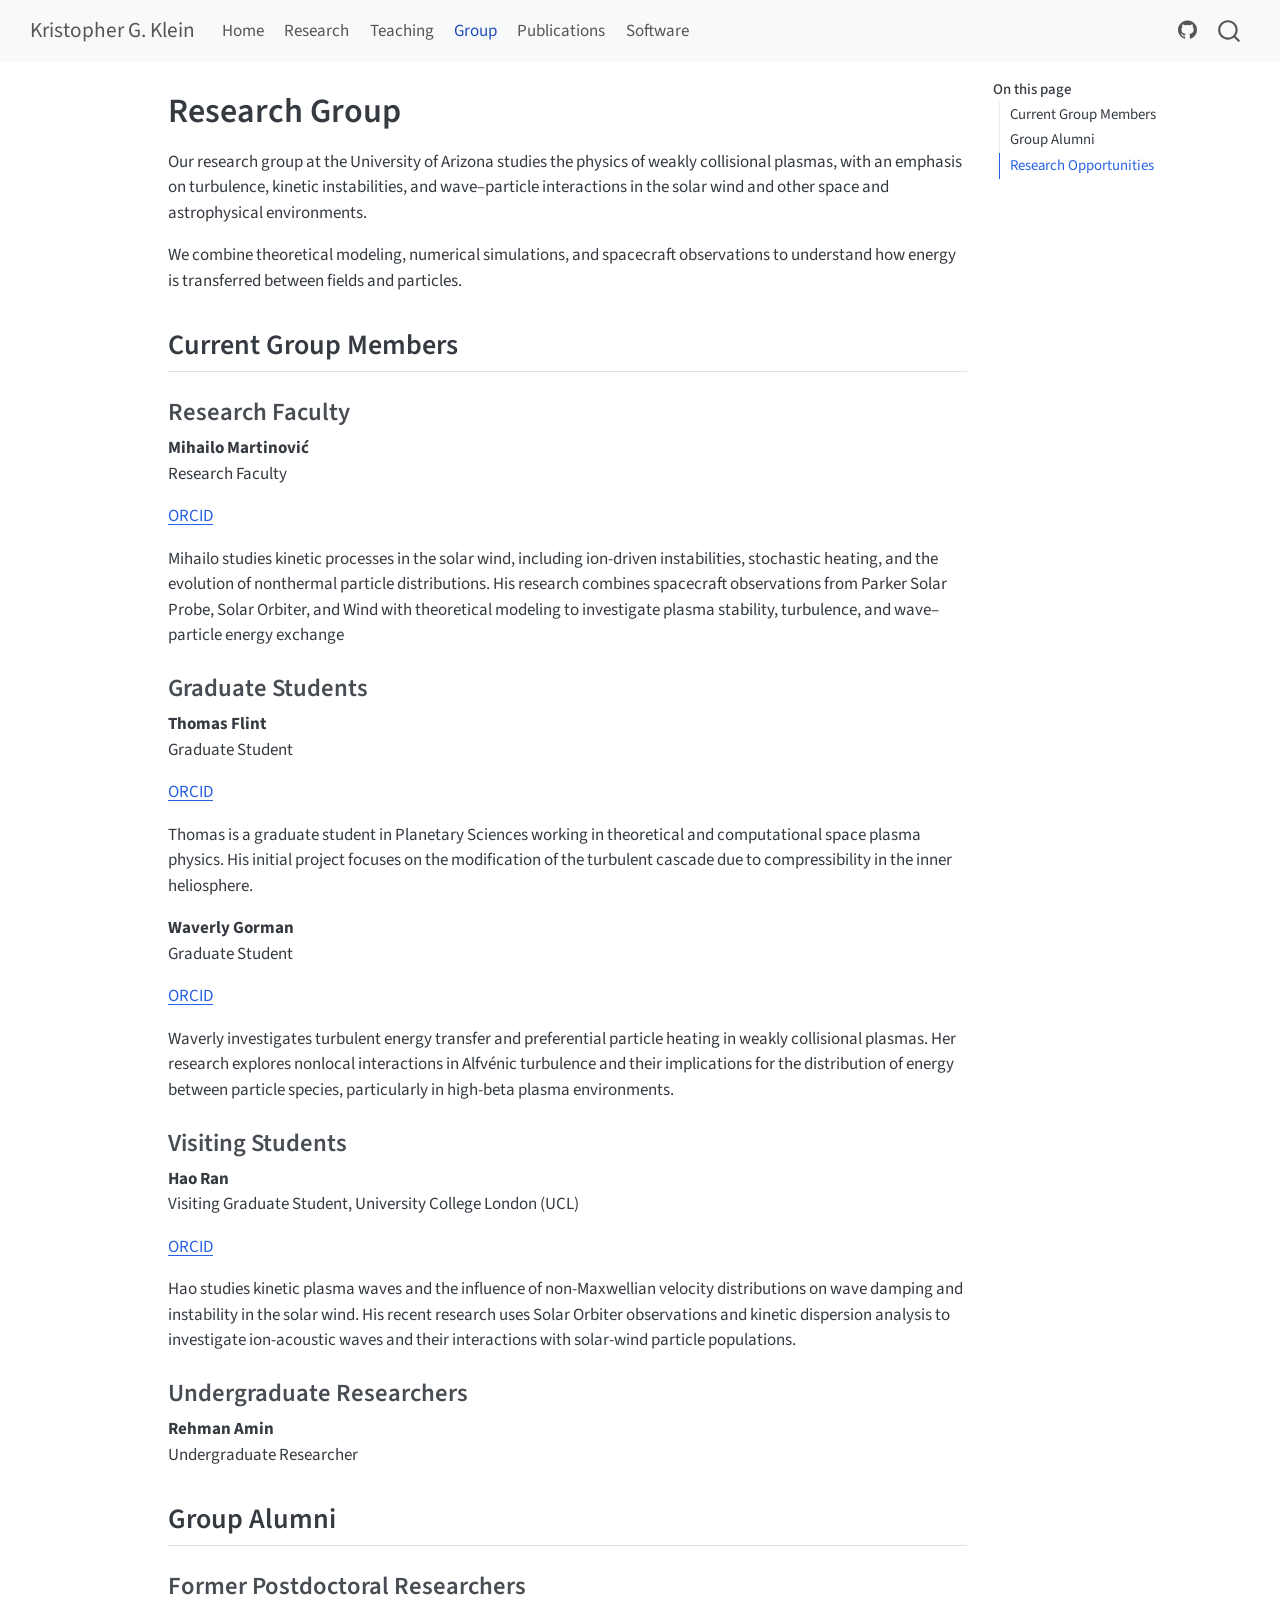
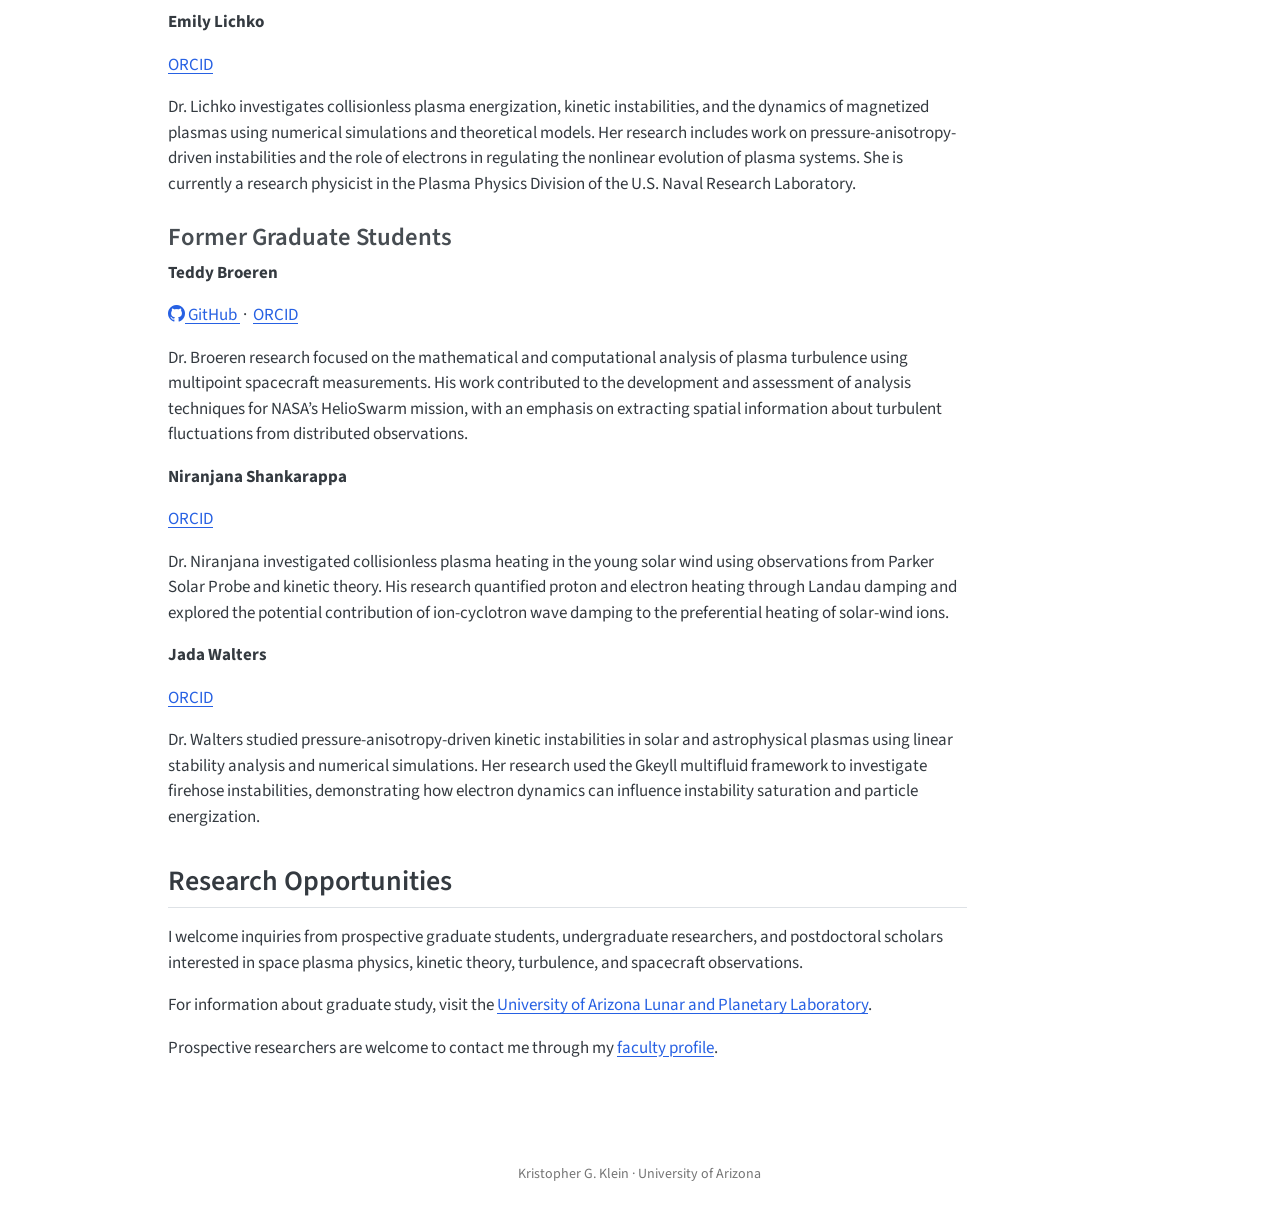
==== group.html @ 43fd9df9 "Built site for gh-pages" ====
<!DOCTYPE html>
<html xmlns="http://www.w3.org/1999/xhtml" lang="en" xml:lang="en"><head>

<meta charset="utf-8">
<meta name="generator" content="quarto-1.10.19">

<meta name="viewport" content="width=device-width, initial-scale=1.0, user-scalable=yes">


<title>Research Group – Kristopher G. Klein</title>
<style>
/* Default styles provided by pandoc.
** See https://pandoc.org/MANUAL.html#variables-for-html for config info.
*/
span.smallcaps{font-variant: small-caps;}
div.columns{display: flex; gap: 1.5em;}
div.column{flex: auto;}
@media screen {
div.columns{gap: min(4vw, 1.5em);}
div.column{overflow-x: auto;}
}
div.hanging-indent{margin-left: 1.5em; text-indent: -1.5em;}
ul.task-list{list-style: none;}
ul.task-list li input[type="checkbox"] {
  width: 0.8em;
  margin: 0 0.8em 0.2em -1em; /* quarto-specific, see https://github.com/quarto-dev/quarto-cli/issues/4556 */ 
  vertical-align: middle;
}
</style>


<script src="site_libs/quarto-nav/quarto-nav.js"></script>
<script src="site_libs/quarto-nav/headroom.min.js"></script>
<script src="site_libs/clipboard/clipboard.min.js"></script>
<script src="site_libs/quarto-search/autocomplete.umd.js"></script>
<script src="site_libs/quarto-search/fuse.min.js"></script>
<script src="site_libs/quarto-search/quarto-search.js"></script>
<meta name="quarto:offset" content="./">
<script src="site_libs/quarto-html/quarto.js" type="module"></script>
<script src="site_libs/quarto-html/tabsets/tabsets.js" type="module"></script>
<script src="site_libs/quarto-html/popper.min.js"></script>
<script src="site_libs/quarto-html/tippy.umd.min.js"></script>
<script src="site_libs/quarto-html/anchor.min.js"></script>
<link href="site_libs/quarto-html/tippy.css" rel="stylesheet">
<link href="site_libs/quarto-html/quarto-syntax-highlighting-bf27225e3a48a9273f3daa8f8e829971.css" rel="stylesheet" id="quarto-text-highlighting-styles">
<script src="site_libs/bootstrap/bootstrap.min.js"></script>
<link href="site_libs/bootstrap/bootstrap-icons.css" rel="stylesheet">
<link href="site_libs/bootstrap/bootstrap-434cf7ed8928488fee7a3d447ded544e.min.css" rel="stylesheet" append-hash="true" id="quarto-bootstrap" data-mode="light">
<script id="quarto-search-options" type="application/json">{
  "location": "navbar",
  "copy-button": false,
  "collapse-after": 3,
  "panel-placement": "end",
  "type": "overlay",
  "limit": 50,
  "keyboard-shortcut": [
    "f",
    "/",
    "s"
  ],
  "show-item-context": false,
  "language": {
    "search-no-results-text": "No results",
    "search-matching-documents-text": "matching documents",
    "search-copy-link-title": "Copy link to search",
    "search-hide-matches-text": "Hide additional matches",
    "search-more-match-text": "more match in this document",
    "search-more-matches-text": "more matches in this document",
    "search-clear-button-title": "Clear",
    "search-text-placeholder": "",
    "search-detached-cancel-button-title": "Cancel",
    "search-submit-button-title": "Submit",
    "search-label": "Search"
  }
}</script>
<link rel="stylesheet" href="https://cdn.jsdelivr.net/npm/bootstrap-icons@1.13.1/font/bootstrap-icons.min.css">


</head>

<body class="nav-fixed quarto-light">

<div id="quarto-search-results"></div>
  <header id="quarto-header" class="headroom fixed-top">
    <nav class="navbar navbar-expand-lg " data-bs-theme="dark">
      <div class="navbar-container container-fluid">
      <div class="navbar-brand-container mx-auto">
    <a class="navbar-brand" href="./index.html">
    <span class="navbar-title">Kristopher G. Klein</span>
    </a>
  </div>
            <div id="quarto-search" class="" title="Search"></div>
          <button class="navbar-toggler" type="button" data-bs-toggle="collapse" data-bs-target="#navbarCollapse" aria-controls="navbarCollapse" role="menu" aria-expanded="false" aria-label="Toggle navigation" onclick="if (window.quartoToggleHeadroom) { window.quartoToggleHeadroom(); }">
  <span class="navbar-toggler-icon"></span>
</button>
          <div class="collapse navbar-collapse" id="navbarCollapse">
            <ul class="navbar-nav navbar-nav-scroll me-auto">
  <li class="nav-item">
    <a class="nav-link" href="./index.html"> 
<span class="menu-text">Home</span></a>
  </li>  
  <li class="nav-item">
    <a class="nav-link" href="./research.html"> 
<span class="menu-text">Research</span></a>
  </li>  
  <li class="nav-item">
    <a class="nav-link" href="./teaching.html"> 
<span class="menu-text">Teaching</span></a>
  </li>  
  <li class="nav-item">
    <a class="nav-link active" href="./group.html" aria-current="page"> 
<span class="menu-text">Group</span></a>
  </li>  
  <li class="nav-item">
    <a class="nav-link" href="./publications.html"> 
<span class="menu-text">Publications</span></a>
  </li>  
  <li class="nav-item">
    <a class="nav-link" href="./software.html"> 
<span class="menu-text">Software</span></a>
  </li>  
</ul>
            <ul class="navbar-nav navbar-nav-scroll ms-auto">
  <li class="nav-item compact">
    <a class="nav-link" href="https://github.com/kgklein"> <i class="bi bi-github" role="img" aria-label="GitHub">
</i> 
<span class="menu-text"></span></a>
  </li>  
</ul>
          </div> <!-- /navcollapse -->
            <div class="quarto-navbar-tools">
</div>
      </div> <!-- /container-fluid -->
    </nav>
</header>
<!-- content -->
<div id="quarto-content" class="quarto-container page-columns page-rows-contents page-layout-article page-navbar">
<!-- sidebar -->
<!-- margin-sidebar -->
    <div id="quarto-margin-sidebar" class="sidebar margin-sidebar">
        <nav id="TOC" role="doc-toc" class="toc-active">
    <h2 id="toc-title">On this page</h2>
   
  <ul>
  <li><a href="#current-group-members" id="toc-current-group-members" class="nav-link active" data-scroll-target="#current-group-members">Current Group Members</a>
  <ul class="collapse">
  <li><a href="#research-faculty" id="toc-research-faculty" class="nav-link" data-scroll-target="#research-faculty">Research Faculty</a></li>
  <li><a href="#graduate-students" id="toc-graduate-students" class="nav-link" data-scroll-target="#graduate-students">Graduate Students</a></li>
  <li><a href="#visiting-students" id="toc-visiting-students" class="nav-link" data-scroll-target="#visiting-students">Visiting Students</a></li>
  <li><a href="#undergraduate-researchers" id="toc-undergraduate-researchers" class="nav-link" data-scroll-target="#undergraduate-researchers">Undergraduate Researchers</a></li>
  </ul></li>
  <li><a href="#group-alumni" id="toc-group-alumni" class="nav-link" data-scroll-target="#group-alumni">Group Alumni</a>
  <ul class="collapse">
  <li><a href="#former-postdoctoral-researchers" id="toc-former-postdoctoral-researchers" class="nav-link" data-scroll-target="#former-postdoctoral-researchers">Former Postdoctoral Researchers</a></li>
  <li><a href="#former-graduate-students" id="toc-former-graduate-students" class="nav-link" data-scroll-target="#former-graduate-students">Former Graduate Students</a></li>
  </ul></li>
  <li><a href="#research-opportunities" id="toc-research-opportunities" class="nav-link" data-scroll-target="#research-opportunities">Research Opportunities</a></li>
  </ul>
</nav>
    </div>
<!-- main -->
<main class="content" id="quarto-document-content">

<header id="title-block-header" class="quarto-title-block default">
<div class="quarto-title">
<h1 class="title">Research Group</h1>
</div>



<div class="quarto-title-meta">

    
  
    
  </div>
  


</header>


<p>Our research group at the University of Arizona studies the physics of weakly collisional plasmas, with an emphasis on turbulence, kinetic instabilities, and wave–particle interactions in the solar wind and other space and astrophysical environments.</p>
<p>We combine theoretical modeling, numerical simulations, and spacecraft observations to understand how energy is transferred between fields and particles.</p>
<section id="current-group-members" class="level2">
<h2 class="anchored" data-anchor-id="current-group-members">Current Group Members</h2>
<section id="research-faculty" class="level3">
<h3 class="anchored" data-anchor-id="research-faculty">Research Faculty</h3>
<p><strong>Mihailo Martinović</strong><br>
Research Faculty</p>
<p><a href="https://orcid.org/0000-0002-7365-0472" target="_blank" rel="noopener noreferrer" aria-label="Mihailo Martinović ORCID"> <i class="bi bi-orcid"></i> ORCID </a></p>
<p>Mihailo studies kinetic processes in the solar wind, including ion-driven instabilities, stochastic heating, and the evolution of nonthermal particle distributions. His research combines spacecraft observations from Parker Solar Probe, Solar Orbiter, and Wind with theoretical modeling to investigate plasma stability, turbulence, and wave–particle energy exchange</p>
</section>
<section id="graduate-students" class="level3">
<h3 class="anchored" data-anchor-id="graduate-students">Graduate Students</h3>
<p><strong>Thomas Flint</strong><br>
Graduate Student</p>
<p><a href="https://orcid.org/0009-0000-5123-5529" target="_blank" rel="noopener noreferrer" aria-label="Thomas Flint ORCID"> <i class="bi bi-orcid"></i> ORCID </a></p>
<p>Thomas is a graduate student in Planetary Sciences working in theoretical and computational space plasma physics. His initial project focuses on the modification of the turbulent cascade due to compressibility in the inner heliosphere.</p>
<p><strong>Waverly Gorman</strong><br>
Graduate Student</p>
<p><a href="https://orcid.org/0009-0009-6369-7267" target="_blank" rel="noopener noreferrer" aria-label="Waverly Gorman ORCID"> <i class="bi bi-orcid"></i> ORCID </a></p>
<p>Waverly investigates turbulent energy transfer and preferential particle heating in weakly collisional plasmas. Her research explores nonlocal interactions in Alfvénic turbulence and their implications for the distribution of energy between particle species, particularly in high-beta plasma environments.</p>
</section>
<section id="visiting-students" class="level3">
<h3 class="anchored" data-anchor-id="visiting-students">Visiting Students</h3>
<p><strong>Hao Ran</strong><br>
Visiting Graduate Student, University College London (UCL)</p>
<p><a href="https://orcid.org/0000-0002-8234-6480" target="_blank" rel="noopener noreferrer" aria-label="Hao Ran ORCID"> <i class="bi bi-orcid"></i> ORCID </a></p>
<p>Hao studies kinetic plasma waves and the influence of non-Maxwellian velocity distributions on wave damping and instability in the solar wind. His recent research uses Solar Orbiter observations and kinetic dispersion analysis to investigate ion-acoustic waves and their interactions with solar-wind particle populations.</p>
</section>
<section id="undergraduate-researchers" class="level3">
<h3 class="anchored" data-anchor-id="undergraduate-researchers">Undergraduate Researchers</h3>
<p><strong>Rehman Amin</strong><br>
Undergraduate Researcher</p>
</section>
</section>
<section id="group-alumni" class="level2">
<h2 class="anchored" data-anchor-id="group-alumni">Group Alumni</h2>
<section id="former-postdoctoral-researchers" class="level3">
<h3 class="anchored" data-anchor-id="former-postdoctoral-researchers">Former Postdoctoral Researchers</h3>
<p><strong>Emily Lichko</strong></p>
<p><a href="https://orcid.org/0000-0003-1945-8460" target="_blank" rel="noopener noreferrer" aria-label="Emily Lichko ORCID"> <i class="bi bi-orcid"></i> ORCID </a></p>
<p>Dr.&nbsp;Lichko investigates collisionless plasma energization, kinetic instabilities, and the dynamics of magnetized plasmas using numerical simulations and theoretical models. Her research includes work on pressure-anisotropy-driven instabilities and the role of electrons in regulating the nonlinear evolution of plasma systems. She is currently a research physicist in the Plasma Physics Division of the U.S. Naval Research Laboratory.</p>
</section>
<section id="former-graduate-students" class="level3">
<h3 class="anchored" data-anchor-id="former-graduate-students">Former Graduate Students</h3>
<p><strong>Teddy Broeren</strong></p>
<p><a href="https://github.com/broeren" target="_blank" rel="noopener noreferrer" aria-label="Teddy Broeren GitHub"> <i class="bi bi-github"></i> GitHub </a> &nbsp;·&nbsp; <a href="https://orcid.org/0000-0002-2649-020X" target="_blank" rel="noopener noreferrer" aria-label="Teddy Broeren ORCID"> <i class="bi bi-orcid"></i> ORCID </a></p>
<p>Dr.&nbsp;Broeren research focused on the mathematical and computational analysis of plasma turbulence using multipoint spacecraft measurements. His work contributed to the development and assessment of analysis techniques for NASA’s HelioSwarm mission, with an emphasis on extracting spatial information about turbulent fluctuations from distributed observations.</p>
<p><strong>Niranjana Shankarappa</strong></p>
<p><a href="https://orcid.org/0000-0002-8941-3463" target="_blank" rel="noopener noreferrer" aria-label="Niranjana Shankarappa ORCID"> <i class="bi bi-orcid"></i> ORCID </a></p>
<p>Dr.&nbsp;Niranjana investigated collisionless plasma heating in the young solar wind using observations from Parker Solar Probe and kinetic theory. His research quantified proton and electron heating through Landau damping and explored the potential contribution of ion-cyclotron wave damping to the preferential heating of solar-wind ions.</p>
<p><strong>Jada Walters</strong></p>
<p><a href="https://orcid.org/0000-0001-9717-8718" target="_blank" rel="noopener noreferrer" aria-label="Jada Walters ORCID"> <i class="bi bi-orcid"></i> ORCID </a></p>
<p>Dr.&nbsp;Walters studied pressure-anisotropy-driven kinetic instabilities in solar and astrophysical plasmas using linear stability analysis and numerical simulations. Her research used the Gkeyll multifluid framework to investigate firehose instabilities, demonstrating how electron dynamics can influence instability saturation and particle energization.</p>
</section>
</section>
<section id="research-opportunities" class="level2">
<h2 class="anchored" data-anchor-id="research-opportunities">Research Opportunities</h2>
<p>I welcome inquiries from prospective graduate students, undergraduate researchers, and postdoctoral scholars interested in space plasma physics, kinetic theory, turbulence, and spacecraft observations.</p>
<p>For information about graduate study, visit the <a href="https://lpl.arizona.edu/">University of Arizona Lunar and Planetary Laboratory</a>.</p>
<p>Prospective researchers are welcome to contact me through my <a href="https://lpl.arizona.edu/faculty/kristopher-klein">faculty profile</a>.</p>


</section>

</main> <!-- /main -->
<script id="quarto-html-after-body" type="application/javascript">
  window.document.addEventListener("DOMContentLoaded", function (event) {
    const icon = "";
    const anchorJS = new window.AnchorJS();
    anchorJS.options = {
      placement: 'right',
      icon: icon
    };
    anchorJS.add('.anchored');
    const isCodeAnnotation = (el) => {
      for (const clz of el.classList) {
        if (clz.startsWith('code-annotation-')) {                     
          return true;
        }
      }
      return false;
    }
    const onCopySuccess = function(e) {
      // button target
      const button = e.trigger;
      // don't keep focus
      button.blur();
      // flash "checked"
      button.classList.add('code-copy-button-checked');
      var currentTitle = button.getAttribute("title");
      button.setAttribute("title", "Copied!");
      let tooltip;
      if (window.bootstrap) {
        button.setAttribute("data-bs-toggle", "tooltip");
        button.setAttribute("data-bs-placement", "left");
        button.setAttribute("data-bs-title", "Copied!");
        tooltip = new bootstrap.Tooltip(button, 
          { trigger: "manual", 
            customClass: "code-copy-button-tooltip",
            offset: [0, -8]});
        tooltip.show();    
      }
      setTimeout(function() {
        if (tooltip) {
          tooltip.hide();
          button.removeAttribute("data-bs-title");
          button.removeAttribute("data-bs-toggle");
          button.removeAttribute("data-bs-placement");
        }
        button.setAttribute("title", currentTitle);
        button.classList.remove('code-copy-button-checked');
      }, 1000);
      // clear code selection
      e.clearSelection();
    }
    const getTextToCopy = function(trigger) {
      const outerScaffold = trigger.parentElement.cloneNode(true);
      const codeEl = outerScaffold.querySelector('code');
      for (const childEl of codeEl.children) {
        if (isCodeAnnotation(childEl)) {
          childEl.remove();
        }
      }
      return codeEl.innerText;
    }
    const clipboard = new window.ClipboardJS('.code-copy-button:not([data-in-quarto-modal])', {
      text: getTextToCopy
    });
    clipboard.on('success', onCopySuccess);
    if (window.document.getElementById('quarto-embedded-source-code-modal')) {
      const clipboardModal = new window.ClipboardJS('.code-copy-button[data-in-quarto-modal]', {
        text: getTextToCopy,
        container: window.document.getElementById('quarto-embedded-source-code-modal')
      });
      clipboardModal.on('success', onCopySuccess);
    }
      var localhostRegex = new RegExp(/^(?:http|https):\/\/localhost\:?[0-9]*\//);
      var mailtoRegex = new RegExp(/^mailto:/);
        var filterRegex = new RegExp("https:\/\/kgklein\.github\.io");
      var isInternal = (href) => {
          return filterRegex.test(href) || localhostRegex.test(href) || mailtoRegex.test(href);
      }
      // Inspect non-navigation links and adorn them if external
     var links = window.document.querySelectorAll('a[href]:not(.nav-link):not(.navbar-brand):not(.toc-action):not(.sidebar-link):not(.sidebar-item-toggle):not(.pagination-link):not(.no-external):not([aria-hidden]):not(.dropdown-item):not(.quarto-navigation-tool):not(.about-link)');
      for (var i=0; i<links.length; i++) {
        const link = links[i];
        if (!isInternal(link.href)) {
          // undo the damage that might have been done by quarto-nav.js in the case of
          // links that we want to consider external
          if (link.dataset.originalHref !== undefined) {
            link.href = link.dataset.originalHref;
          }
            // target, if specified
            link.setAttribute("target", "_blank");
            if (link.getAttribute("rel") === null) {
              link.setAttribute("rel", "noopener");
            }
        }
      }
    function tippyHover(el, contentFn, onTriggerFn, onUntriggerFn) {
      const config = {
        allowHTML: true,
        maxWidth: 500,
        delay: 100,
        arrow: false,
        appendTo: function(el) {
            return el.parentElement;
        },
        interactive: true,
        interactiveBorder: 10,
        theme: 'quarto',
        placement: 'bottom-start',
      };
      if (contentFn) {
        config.content = contentFn;
      }
      if (onTriggerFn) {
        config.onTrigger = onTriggerFn;
      }
      if (onUntriggerFn) {
        config.onUntrigger = onUntriggerFn;
      }
      window.tippy(el, config); 
    }
    const noterefs = window.document.querySelectorAll('a[role="doc-noteref"]');
    for (var i=0; i<noterefs.length; i++) {
      const ref = noterefs[i];
      tippyHover(ref, function() {
        // use id or data attribute instead here
        let href = ref.getAttribute('data-footnote-href') || ref.getAttribute('href');
        try { href = new URL(href).hash; } catch {}
        const id = href.replace(/^#\/?/, "");
        const note = window.document.getElementById(id);
        if (note) {
          return note.innerHTML;
        } else {
          return "";
        }
      });
    }
    const xrefs = window.document.querySelectorAll('a.quarto-xref');
    const processXRef = (id, note) => {
      // Strip column container classes
      const stripColumnClz = (el) => {
        el.classList.remove("page-full", "page-columns");
        if (el.children) {
          for (const child of el.children) {
            stripColumnClz(child);
          }
        }
      }
      stripColumnClz(note)
      if (id === null || id.startsWith('sec-')) {
        // Special case sections, only their first couple elements
        const container = document.createElement("div");
        if (note.children && note.children.length > 2) {
          container.appendChild(note.children[0].cloneNode(true));
          for (let i = 1; i < note.children.length; i++) {
            const child = note.children[i];
            if (child.tagName === "P" && child.innerText === "") {
              continue;
            } else {
              container.appendChild(child.cloneNode(true));
              break;
            }
          }
          if (window.Quarto?.typesetMath) {
            window.Quarto.typesetMath(container);
          }
          return container.innerHTML
        } else {
          if (window.Quarto?.typesetMath) {
            window.Quarto.typesetMath(note);
          }
          return note.innerHTML;
        }
      } else {
        // Remove any anchor links if they are present
        const anchorLink = note.querySelector('a.anchorjs-link');
        if (anchorLink) {
          anchorLink.remove();
        }
        if (window.Quarto?.typesetMath) {
          window.Quarto.typesetMath(note);
        }
        if (note.classList.contains("callout")) {
          return note.outerHTML;
        } else {
          return note.innerHTML;
        }
      }
    }
    for (var i=0; i<xrefs.length; i++) {
      const xref = xrefs[i];
      tippyHover(xref, undefined, function(instance) {
        instance.disable();
        let url = xref.getAttribute('href');
        let hash = undefined; 
        if (url.startsWith('#')) {
          hash = url;
        } else {
          try { hash = new URL(url).hash; } catch {}
        }
        if (hash) {
          const id = hash.replace(/^#\/?/, "");
          const note = window.document.getElementById(id);
          if (note !== null) {
            try {
              const html = processXRef(id, note.cloneNode(true));
              instance.setContent(html);
            } finally {
              instance.enable();
              instance.show();
            }
          } else {
            // See if we can fetch this
            fetch(url.split('#')[0])
            .then(res => res.text())
            .then(html => {
              const parser = new DOMParser();
              const htmlDoc = parser.parseFromString(html, "text/html");
              const note = htmlDoc.getElementById(id);
              if (note !== null) {
                const html = processXRef(id, note);
                instance.setContent(html);
              } 
            }).finally(() => {
              instance.enable();
              instance.show();
            });
          }
        } else {
          // See if we can fetch a full url (with no hash to target)
          // This is a special case and we should probably do some content thinning / targeting
          fetch(url)
          .then(res => res.text())
          .then(html => {
            const parser = new DOMParser();
            const htmlDoc = parser.parseFromString(html, "text/html");
            const note = htmlDoc.querySelector('main.content');
            if (note !== null) {
              // This should only happen for chapter cross references
              // (since there is no id in the URL)
              // remove the first header
              if (note.children.length > 0 && note.children[0].tagName === "HEADER") {
                note.children[0].remove();
              }
              const html = processXRef(null, note);
              instance.setContent(html);
            } 
          }).finally(() => {
            instance.enable();
            instance.show();
          });
        }
      }, function(instance) {
      });
    }
        let selectedAnnoteEl;
        const selectorForAnnotation = ( cell, annotation) => {
          let cellAttr = 'data-code-cell="' + cell + '"';
          let lineAttr = 'data-code-annotation="' +  annotation + '"';
          const selector = 'span[' + cellAttr + '][' + lineAttr + ']';
          return selector;
        }
        const selectCodeLines = (annoteEl) => {
          const doc = window.document;
          const targetCell = annoteEl.getAttribute("data-target-cell");
          const targetAnnotation = annoteEl.getAttribute("data-target-annotation");
          const annoteSpan = window.document.querySelector(selectorForAnnotation(targetCell, targetAnnotation));
          const lines = annoteSpan.getAttribute("data-code-lines").split(",");
          const lineIds = lines.map((line) => {
            return targetCell + "-" + line;
          })
          let top = null;
          let height = null;
          let parent = null;
          if (lineIds.length > 0) {
              //compute the position of the single el (top and bottom and make a div)
              const el = window.document.getElementById(lineIds[0]);
              top = el.offsetTop;
              height = el.offsetHeight;
              parent = el.parentElement.parentElement;
            if (lineIds.length > 1) {
              const lastEl = window.document.getElementById(lineIds[lineIds.length - 1]);
              const bottom = lastEl.offsetTop + lastEl.offsetHeight;
              height = bottom - top;
            }
            if (top !== null && height !== null && parent !== null) {
              // cook up a div (if necessary) and position it 
              let div = window.document.getElementById("code-annotation-line-highlight");
              if (div === null) {
                div = window.document.createElement("div");
                div.setAttribute("id", "code-annotation-line-highlight");
                div.style.position = 'absolute';
                parent.appendChild(div);
              }
              div.style.top = top - 2 + "px";
              div.style.height = height + 4 + "px";
              div.style.left = 0;
              let gutterDiv = window.document.getElementById("code-annotation-line-highlight-gutter");
              if (gutterDiv === null) {
                gutterDiv = window.document.createElement("div");
                gutterDiv.setAttribute("id", "code-annotation-line-highlight-gutter");
                gutterDiv.style.position = 'absolute';
                const codeCell = window.document.getElementById(targetCell);
                const gutter = codeCell.querySelector('.code-annotation-gutter');
                gutter.appendChild(gutterDiv);
              }
              gutterDiv.style.top = top - 2 + "px";
              gutterDiv.style.height = height + 4 + "px";
            }
            selectedAnnoteEl = annoteEl;
          }
        };
        const unselectCodeLines = () => {
          const elementsIds = ["code-annotation-line-highlight", "code-annotation-line-highlight-gutter"];
          elementsIds.forEach((elId) => {
            const div = window.document.getElementById(elId);
            if (div) {
              div.remove();
            }
          });
          selectedAnnoteEl = undefined;
        };
          // Handle positioning of the toggle
      window.addEventListener(
        "resize",
        throttle(() => {
          elRect = undefined;
          if (selectedAnnoteEl) {
            selectCodeLines(selectedAnnoteEl);
          }
        }, 10)
      );
      function throttle(fn, ms) {
      let throttle = false;
      let timer;
        return (...args) => {
          if(!throttle) { // first call gets through
              fn.apply(this, args);
              throttle = true;
          } else { // all the others get throttled
              if(timer) clearTimeout(timer); // cancel #2
              timer = setTimeout(() => {
                fn.apply(this, args);
                timer = throttle = false;
              }, ms);
          }
        };
      }
        // Attach click handler to the DT
        const annoteDls = window.document.querySelectorAll('dt[data-target-cell]');
        for (const annoteDlNode of annoteDls) {
          annoteDlNode.addEventListener('click', (event) => {
            const clickedEl = event.target;
            if (clickedEl !== selectedAnnoteEl) {
              unselectCodeLines();
              const activeEl = window.document.querySelector('dt[data-target-cell].code-annotation-active');
              if (activeEl) {
                activeEl.classList.remove('code-annotation-active');
              }
              selectCodeLines(clickedEl);
              clickedEl.classList.add('code-annotation-active');
            } else {
              // Unselect the line
              unselectCodeLines();
              clickedEl.classList.remove('code-annotation-active');
            }
          });
        }
    const findCites = (el) => {
      const parentEl = el.parentElement;
      if (parentEl) {
        const cites = parentEl.dataset.cites;
        if (cites) {
          return {
            el,
            cites: cites.split(' ')
          };
        } else {
          return findCites(el.parentElement)
        }
      } else {
        return undefined;
      }
    };
    var bibliorefs = window.document.querySelectorAll('a[role="doc-biblioref"]');
    for (var i=0; i<bibliorefs.length; i++) {
      const ref = bibliorefs[i];
      const citeInfo = findCites(ref);
      if (citeInfo) {
        tippyHover(citeInfo.el, function() {
          var popup = window.document.createElement('div');
          citeInfo.cites.forEach(function(cite) {
            var citeDiv = window.document.createElement('div');
            citeDiv.classList.add('hanging-indent');
            citeDiv.classList.add('csl-entry');
            var biblioDiv = window.document.getElementById('ref-' + cite);
            if (biblioDiv) {
              citeDiv.innerHTML = biblioDiv.innerHTML;
            }
            popup.appendChild(citeDiv);
          });
          return popup.innerHTML;
        });
      }
    }
  });
  </script>
</div> <!-- /content -->
<footer class="footer">
  <div class="nav-footer">
    <div class="nav-footer-left">
      &nbsp;
    </div>   
    <div class="nav-footer-center">
<p>Kristopher G. Klein · University of Arizona</p>
</div>
    <div class="nav-footer-right">
      &nbsp;
    </div>
  </div>
</footer>




</body></html>
---- site_libs/quarto-html/tippy.css ----
.tippy-box[data-animation=fade][data-state=hidden]{opacity:0}[data-tippy-root]{max-width:calc(100vw - 10px)}.tippy-box{position:relative;background-color:#333;color:#fff;border-radius:4px;font-size:14px;line-height:1.4;white-space:normal;outline:0;transition-property:transform,visibility,opacity}.tippy-box[data-placement^=top]>.tippy-arrow{bottom:0}.tippy-box[data-placement^=top]>.tippy-arrow:before{bottom:-7px;left:0;border-width:8px 8px 0;border-top-color:initial;transform-origin:center top}.tippy-box[data-placement^=bottom]>.tippy-arrow{top:0}.tippy-box[data-placement^=bottom]>.tippy-arrow:before{top:-7px;left:0;border-width:0 8px 8px;border-bottom-color:initial;transform-origin:center bottom}.tippy-box[data-placement^=left]>.tippy-arrow{right:0}.tippy-box[data-placement^=left]>.tippy-arrow:before{border-width:8px 0 8px 8px;border-left-color:initial;right:-7px;transform-origin:center left}.tippy-box[data-placement^=right]>.tippy-arrow{left:0}.tippy-box[data-placement^=right]>.tippy-arrow:before{left:-7px;border-width:8px 8px 8px 0;border-right-color:initial;transform-origin:center right}.tippy-box[data-inertia][data-state=visible]{transition-timing-function:cubic-bezier(.54,1.5,.38,1.11)}.tippy-arrow{width:16px;height:16px;color:#333}.tippy-arrow:before{content:"";position:absolute;border-color:transparent;border-style:solid}.tippy-content{position:relative;padding:5px 9px;z-index:1}
---- site_libs/quarto-html/quarto-syntax-highlighting-bf27225e3a48a9273f3daa8f8e829971.css ----
/* quarto syntax highlight colors */
:root {
  --quarto-hl-ot-color: #003B4F;
  --quarto-hl-at-color: #657422;
  --quarto-hl-ss-color: #20794D;
  --quarto-hl-an-color: #5E5E5E;
  --quarto-hl-fu-color: #4758AB;
  --quarto-hl-st-color: #20794D;
  --quarto-hl-cf-color: #003B4F;
  --quarto-hl-op-color: #5E5E5E;
  --quarto-hl-er-color: #AD0000;
  --quarto-hl-bn-color: #AD0000;
  --quarto-hl-al-color: #AD0000;
  --quarto-hl-va-color: #111111;
  --quarto-hl-bu-color: inherit;
  --quarto-hl-ex-color: inherit;
  --quarto-hl-pp-color: #AD0000;
  --quarto-hl-in-color: #5E5E5E;
  --quarto-hl-vs-color: #20794D;
  --quarto-hl-wa-color: #5E5E5E;
  --quarto-hl-do-color: #5E5E5E;
  --quarto-hl-im-color: #00769E;
  --quarto-hl-ch-color: #20794D;
  --quarto-hl-dt-color: #AD0000;
  --quarto-hl-fl-color: #AD0000;
  --quarto-hl-co-color: #5E5E5E;
  --quarto-hl-cv-color: #5E5E5E;
  --quarto-hl-cn-color: #8f5902;
  --quarto-hl-sc-color: #5E5E5E;
  --quarto-hl-dv-color: #AD0000;
  --quarto-hl-kw-color: #003B4F;
}

/* other quarto variables */
:root {
  --quarto-font-monospace: SFMono-Regular, Menlo, Monaco, Consolas, "Liberation Mono", "Courier New", monospace;
}

/* syntax highlight based on Pandoc's rules */
pre > code.sourceCode > span {
  color: #003B4F;
}

code.sourceCode > span {
  color: #003B4F;
}

div.sourceCode,
div.sourceCode pre.sourceCode {
  color: #003B4F;
}

/* Normal */
code span {
  color: #003B4F;
}

/* Alert */
code span.al {
  color: #AD0000;
  font-style: inherit;
}

/* Annotation */
code span.an {
  color: #5E5E5E;
  font-style: inherit;
}

/* Attribute */
code span.at {
  color: #657422;
  font-style: inherit;
}

/* BaseN */
code span.bn {
  color: #AD0000;
  font-style: inherit;
}

/* BuiltIn */
code span.bu {
  font-style: inherit;
}

/* ControlFlow */
code span.cf {
  color: #003B4F;
  font-weight: bold;
  font-style: inherit;
}

/* Char */
code span.ch {
  color: #20794D;
  font-style: inherit;
}

/* Constant */
code span.cn {
  color: #8f5902;
  font-style: inherit;
}

/* Comment */
code span.co {
  color: #5E5E5E;
  font-style: inherit;
}

/* CommentVar */
code span.cv {
  color: #5E5E5E;
  font-style: italic;
}

/* Documentation */
code span.do {
  color: #5E5E5E;
  font-style: italic;
}

/* DataType */
code span.dt {
  color: #AD0000;
  font-style: inherit;
}

/* DecVal */
code span.dv {
  color: #AD0000;
  font-style: inherit;
}

/* Error */
code span.er {
  color: #AD0000;
  font-style: inherit;
}

/* Extension */
code span.ex {
  font-style: inherit;
}

/* Float */
code span.fl {
  color: #AD0000;
  font-style: inherit;
}

/* Function */
code span.fu {
  color: #4758AB;
  font-style: inherit;
}

/* Import */
code span.im {
  color: #00769E;
  font-style: inherit;
}

/* Information */
code span.in {
  color: #5E5E5E;
  font-style: inherit;
}

/* Keyword */
code span.kw {
  color: #003B4F;
  font-weight: bold;
  font-style: inherit;
}

/* Operator */
code span.op {
  color: #5E5E5E;
  font-style: inherit;
}

/* Other */
code span.ot {
  color: #003B4F;
  font-style: inherit;
}

/* Preprocessor */
code span.pp {
  color: #AD0000;
  font-style: inherit;
}

/* SpecialChar */
code span.sc {
  color: #5E5E5E;
  font-style: inherit;
}

/* SpecialString */
code span.ss {
  color: #20794D;
  font-style: inherit;
}

/* String */
code span.st {
  color: #20794D;
  font-style: inherit;
}

/* Variable */
code span.va {
  color: #111111;
  font-style: inherit;
}

/* VerbatimString */
code span.vs {
  color: #20794D;
  font-style: inherit;
}

/* Warning */
code span.wa {
  color: #5E5E5E;
  font-style: italic;
}

.prevent-inlining {
  content: "</";
}

/*# sourceMappingURL=8be38f48d34c45af72792cbd699585e7.css.map */
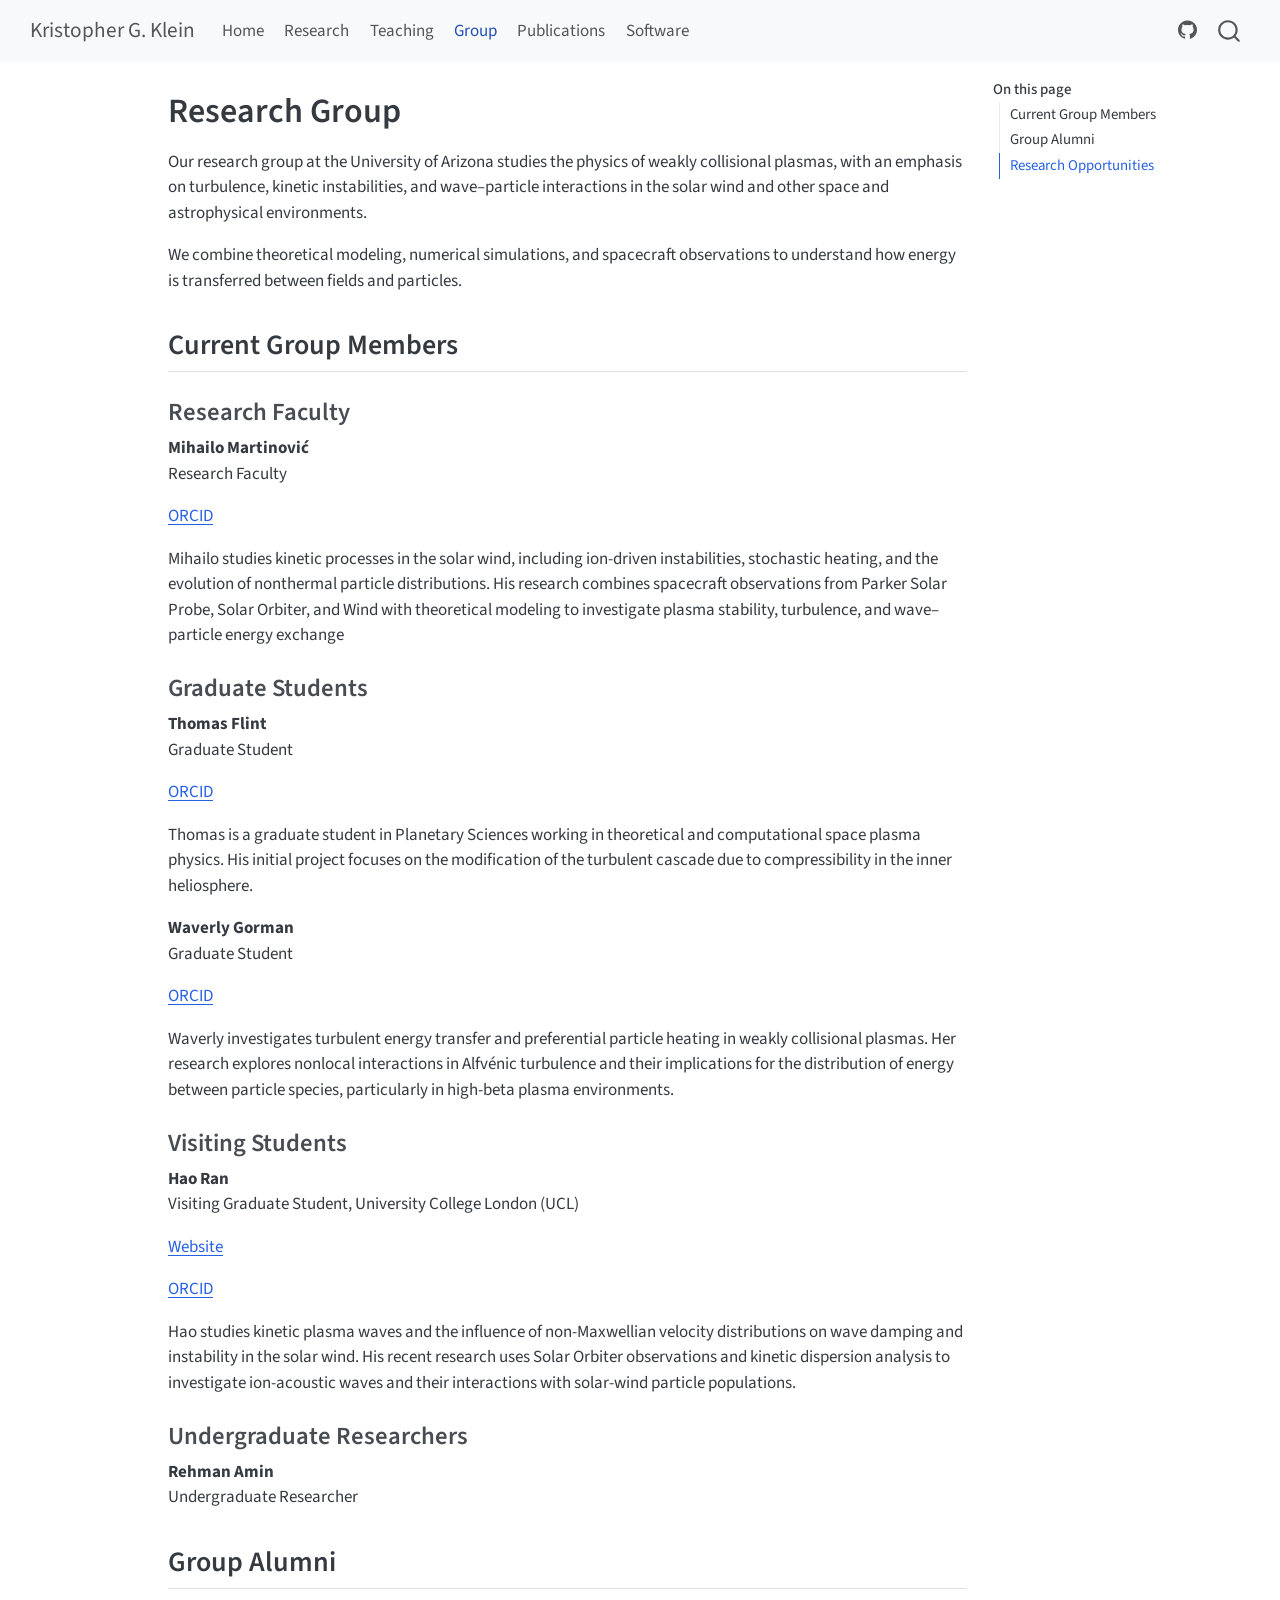
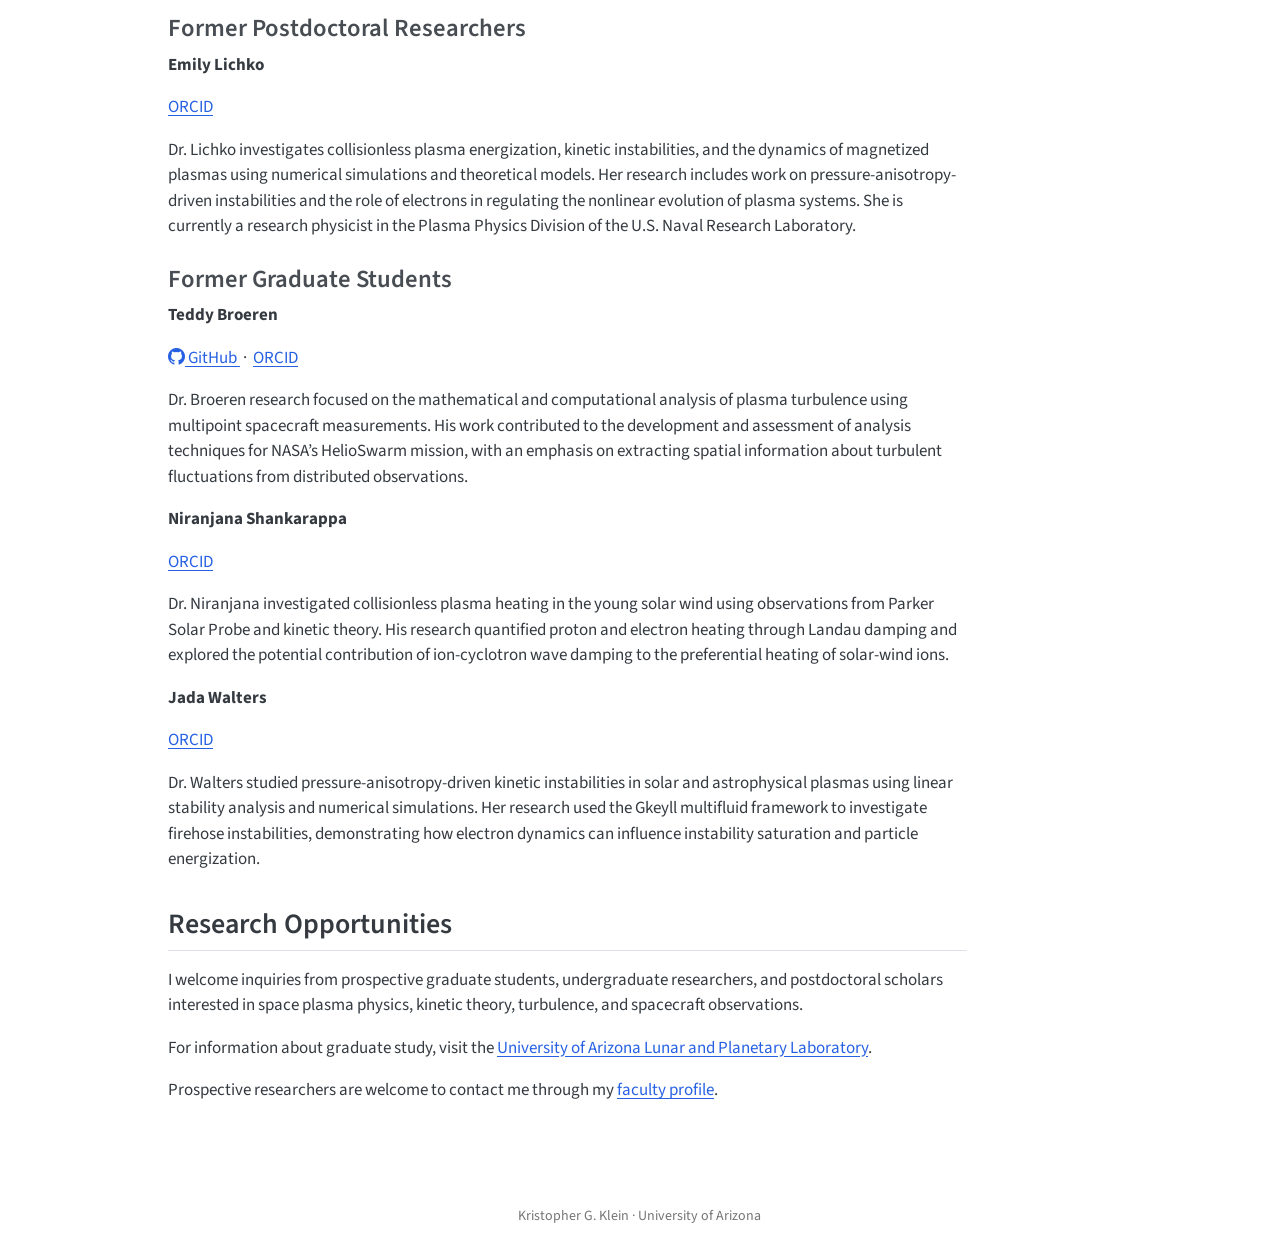
==== commit 385ad442: "Built site for gh-pages" ====
--- a/group.html
+++ b/group.html
@@ -45,7 +45,7 @@
 <link href="site_libs/quarto-html/quarto-syntax-highlighting-bf27225e3a48a9273f3daa8f8e829971.css" rel="stylesheet" id="quarto-text-highlighting-styles">
 <script src="site_libs/bootstrap/bootstrap.min.js"></script>
 <link href="site_libs/bootstrap/bootstrap-icons.css" rel="stylesheet">
-<link href="site_libs/bootstrap/bootstrap-434cf7ed8928488fee7a3d447ded544e.min.css" rel="stylesheet" append-hash="true" id="quarto-bootstrap" data-mode="light">
+<link href="site_libs/bootstrap/bootstrap-8e0edcfbc2feae3e9986b552fdd5c2e0.min.css" rel="stylesheet" append-hash="true" id="quarto-bootstrap" data-mode="light">
 <script id="quarto-search-options" type="application/json">{
   "location": "navbar",
   "copy-button": false,
@@ -206,6 +206,7 @@
 <h3 class="anchored" data-anchor-id="visiting-students">Visiting Students</h3>
 <p><strong>Hao Ran</strong><br>
 Visiting Graduate Student, University College London (UCL)</p>
+<p><a href="https://ranhao1999.github.io/">Website</a></p>
 <p><a href="https://orcid.org/0000-0002-8234-6480" target="_blank" rel="noopener noreferrer" aria-label="Hao Ran ORCID"> <i class="bi bi-orcid"></i> ORCID </a></p>
 <p>Hao studies kinetic plasma waves and the influence of non-Maxwellian velocity distributions on wave damping and instability in the solar wind. His recent research uses Solar Orbiter observations and kinetic dispersion analysis to investigate ion-acoustic waves and their interactions with solar-wind particle populations.</p>
 </section>
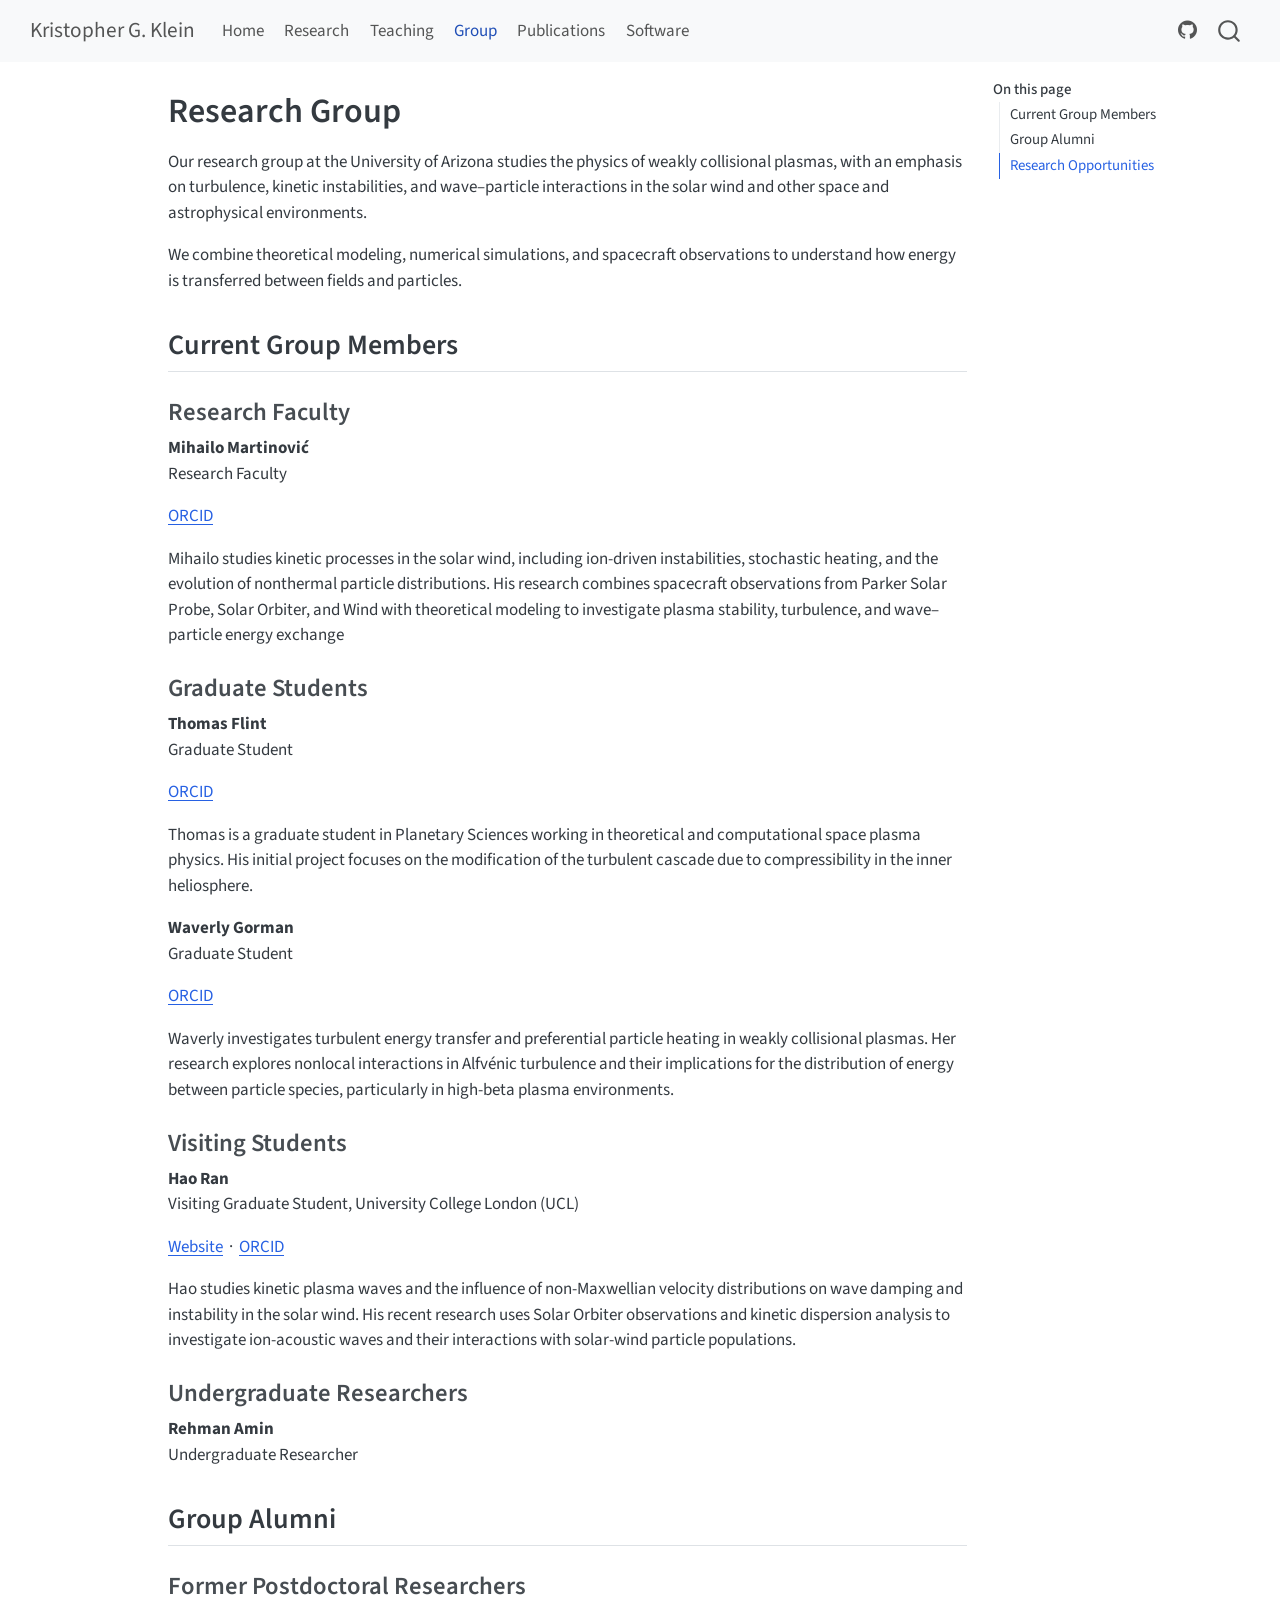
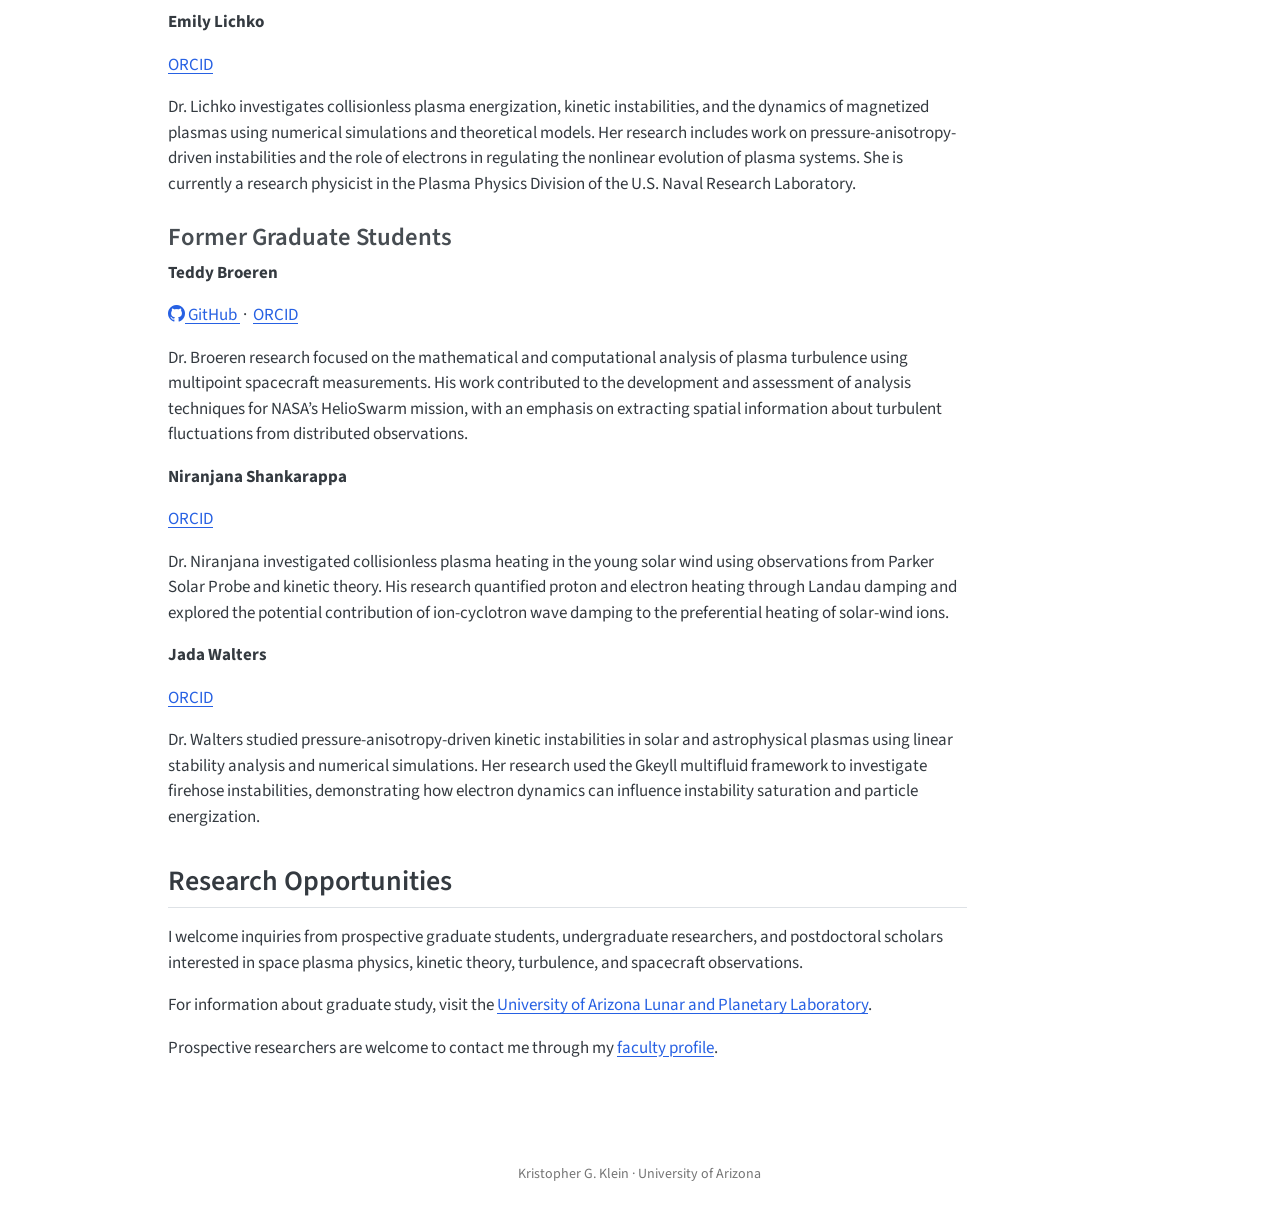
==== commit 4afbe5f7: "Built site for gh-pages" ====
--- a/group.html
+++ b/group.html
@@ -206,8 +206,7 @@
 <h3 class="anchored" data-anchor-id="visiting-students">Visiting Students</h3>
 <p><strong>Hao Ran</strong><br>
 Visiting Graduate Student, University College London (UCL)</p>
-<p><a href="https://ranhao1999.github.io/">Website</a></p>
-<p><a href="https://orcid.org/0000-0002-8234-6480" target="_blank" rel="noopener noreferrer" aria-label="Hao Ran ORCID"> <i class="bi bi-orcid"></i> ORCID </a></p>
+<p><a href="https://ranhao1999.github.io/">Website</a> &nbsp;·&nbsp; <a href="https://orcid.org/0000-0002-8234-6480" target="_blank" rel="noopener noreferrer" aria-label="Hao Ran ORCID"> <i class="bi bi-orcid"></i> ORCID </a></p>
 <p>Hao studies kinetic plasma waves and the influence of non-Maxwellian velocity distributions on wave damping and instability in the solar wind. His recent research uses Solar Orbiter observations and kinetic dispersion analysis to investigate ion-acoustic waves and their interactions with solar-wind particle populations.</p>
 </section>
 <section id="undergraduate-researchers" class="level3">
